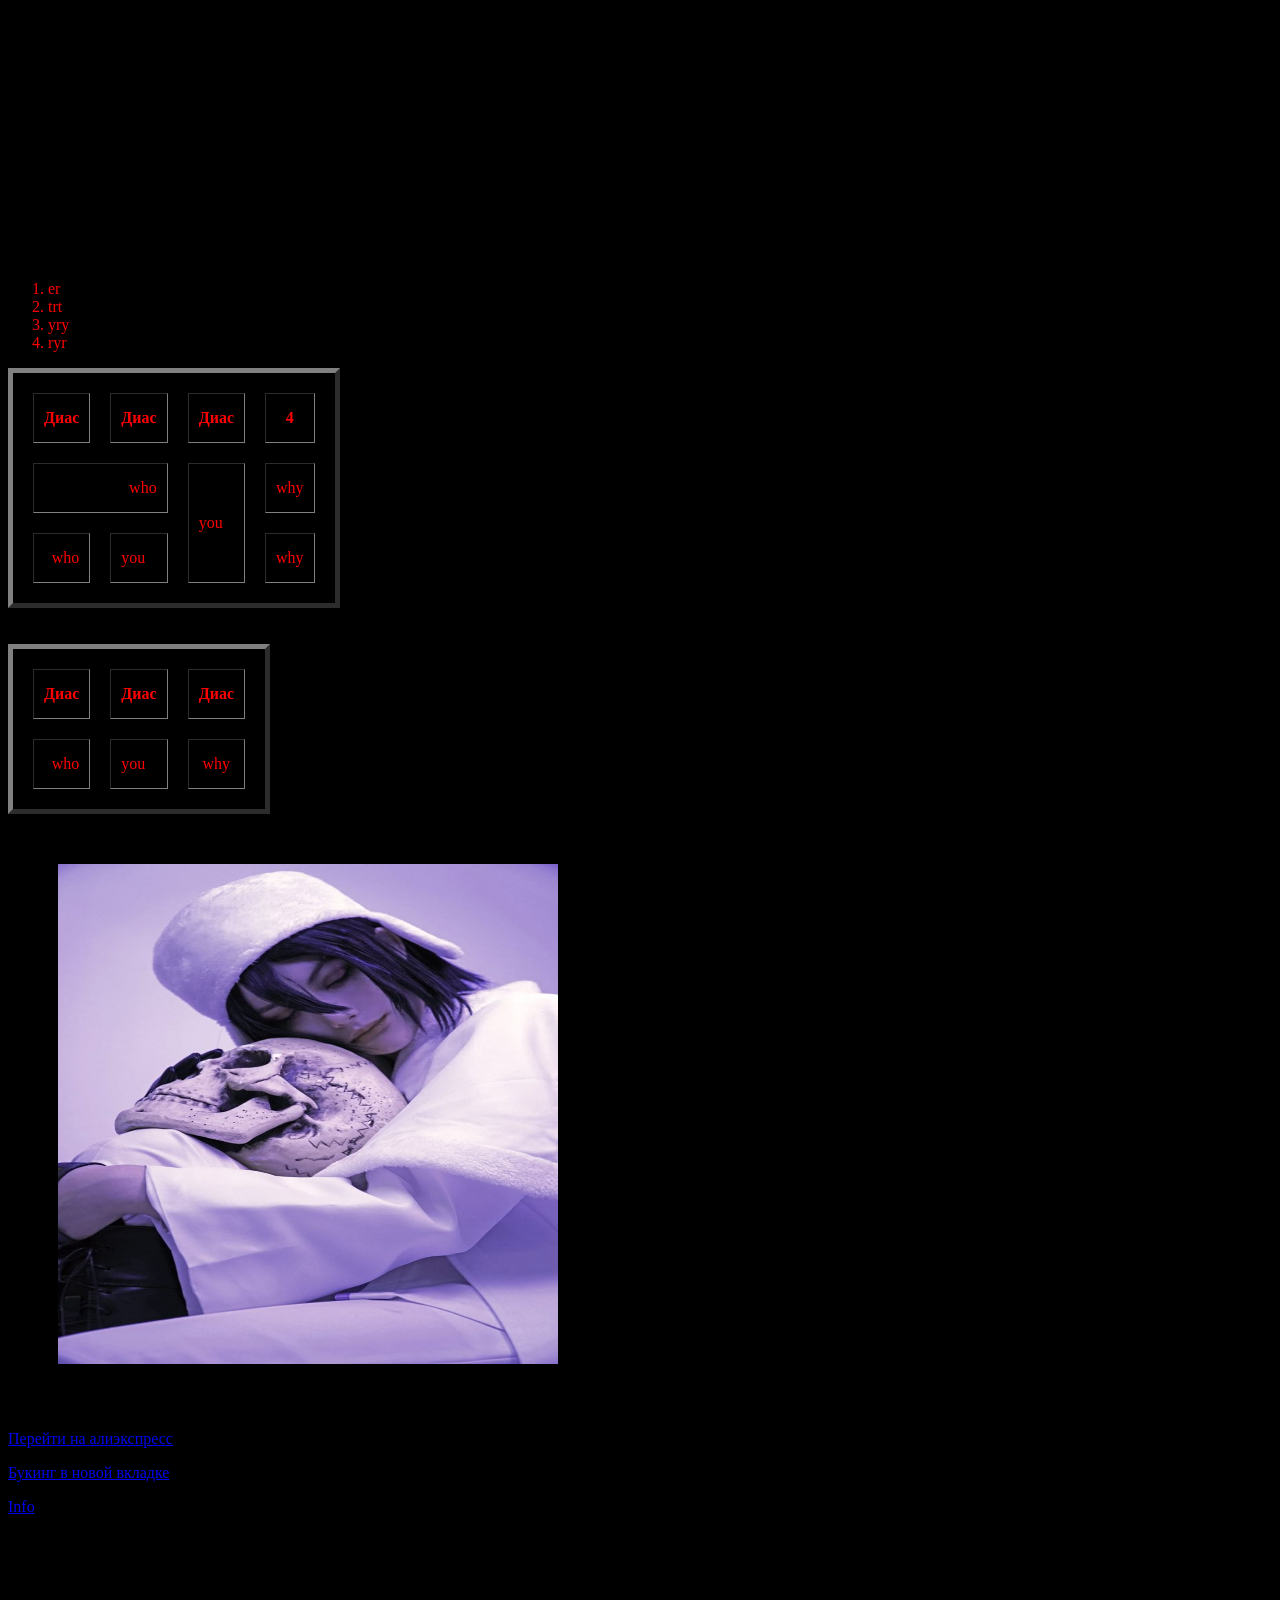
==== index.html @ 3a6132db "Update index.html" ====
<html>
<head>
  <title>Пример</title>
  <link rel="stylesheet" href="style.css">
</head>
<body>
  <html>
	<head>
	<link rel="stylesheet" href="Style dias.css">
		<meta charset="utf-8">
		<title>Airlines</title>
	</head>
	<body>
	<h1 style="text-align: center;"> Знакомство с HTML </h1>
	<p  id="info"><b><u>Меня зовут Диас</u></b> и я <u>студент.</u> Я человек, который постоянно стремится к развитию и самосовершенствованию. С ранних лет меня интересовали самые разные сферы: от гуманитарных наук до технических направлений и творчества. Благодаря этому у меня сформировалось широкое мировоззрение и умение видеть связь между разными областями.

В работе я ценю точность и дисциплину. У меня есть опыт перевода технической документации и инструкций к медицинским устройствам и оборудованию, где особенно важна внимательность к деталям. Также я занимался логистикой: организовывал доставку, взаимодействовал с курьерами, упаковывал и передавал товары, искал надёжные транспортные компании. Эти задачи научили меня системности и умению работать в условиях ограниченного времени.

Помимо работы я интересуюсь психологией, философией, искусством и историей. Мне важно не только собирать информацию, но и анализировать её, делать выводы, которые помогают лучше понимать и себя, и других людей. Любознательность помогает мне находить нестандартные решения и расширять кругозор.

Значимое место в моей жизни занимает спорт. Я придерживаюсь чёткого плана тренировок, где каждая неделя расписана по группам мышц и видам нагрузок. Это помогает мне держать дисциплину, работать над собой и шаг за шагом двигаться к результату.

В общении я стараюсь быть прямым и честным. Я не люблю лишних слов и сглаживания углов — для меня важно говорить прямо. При этом я умею слушать и проявлять эмпатию, что позволяет выстраивать доверительные и крепкие отношения с людьми.

Я вижу свою жизнь как путь, где важно не останавливаться, ставить цели и уверенно идти к ним. Я ценю развитие, честность и силу характера, потому что именно они позволяют двигаться вперёд и добиваться большего.</p>
	<ol style="color: red;">
	<li>er</li>
	<li>trt</li>
	<li>yry</li>
	<li>ryr</li>
	</ol>
	<table border="5" cellpadding="10" cellspacing="20" style="color : red;">
	<tr width="50" height="50">
	<th>Диас</th>
	<th>Диас</th>
	<th>Диас</th>
	<th>4</th>
	<tr width="50" height="50">
	<td colspan="2" align="right">who</td>
	<td rowspan="2" align="left">you</td>
	<td align="center">why</td>
	
	<tr width="50" height="50">
	<td align="right">who</td>
	<td align="left">you</td>
	<td rowspan="2" align="center">why</td>
	</tr>
	</table>
	<br></br>
	<table border="5" cellpadding="10" cellspacing="20" style="color : red;">
	<tr width="50" height="50">
	<th>Диас</th>
	<th>Диас</th>
	<th>Диас</th>
	</tr>
	<tr width="50" height="50">
	<td align="right">who</td>
	<td align="left">you</td>
	<td align="center">why</td>
	</table>
	</body>
	<img src="c30fefe4ed1787333c4535d2bc013baf.jpg" alt="Dias loh" width="500" height="500" border="50">
<body style="background-color: black;">

<p><a href=https://clk.tradedoubler.com/click?p=357141&a=3448179&g=25601480&epi=enxl-edge-ntp-topsites>Перейти на алиэкспресс</a></p>
<p><a href=https://www.booking.com/index.html?aid=1670475&label=enxl-edge-ntp-topsites-curate-ana target="_blank">Букинг в новой вкладке</a></p>
<p style="color : red;"><a href="#info">Info</a></p>
</body>
</html>
  <h1>Заголовок</h1>
  <p>Текст с внешним CSS</p>
</body>
</html>
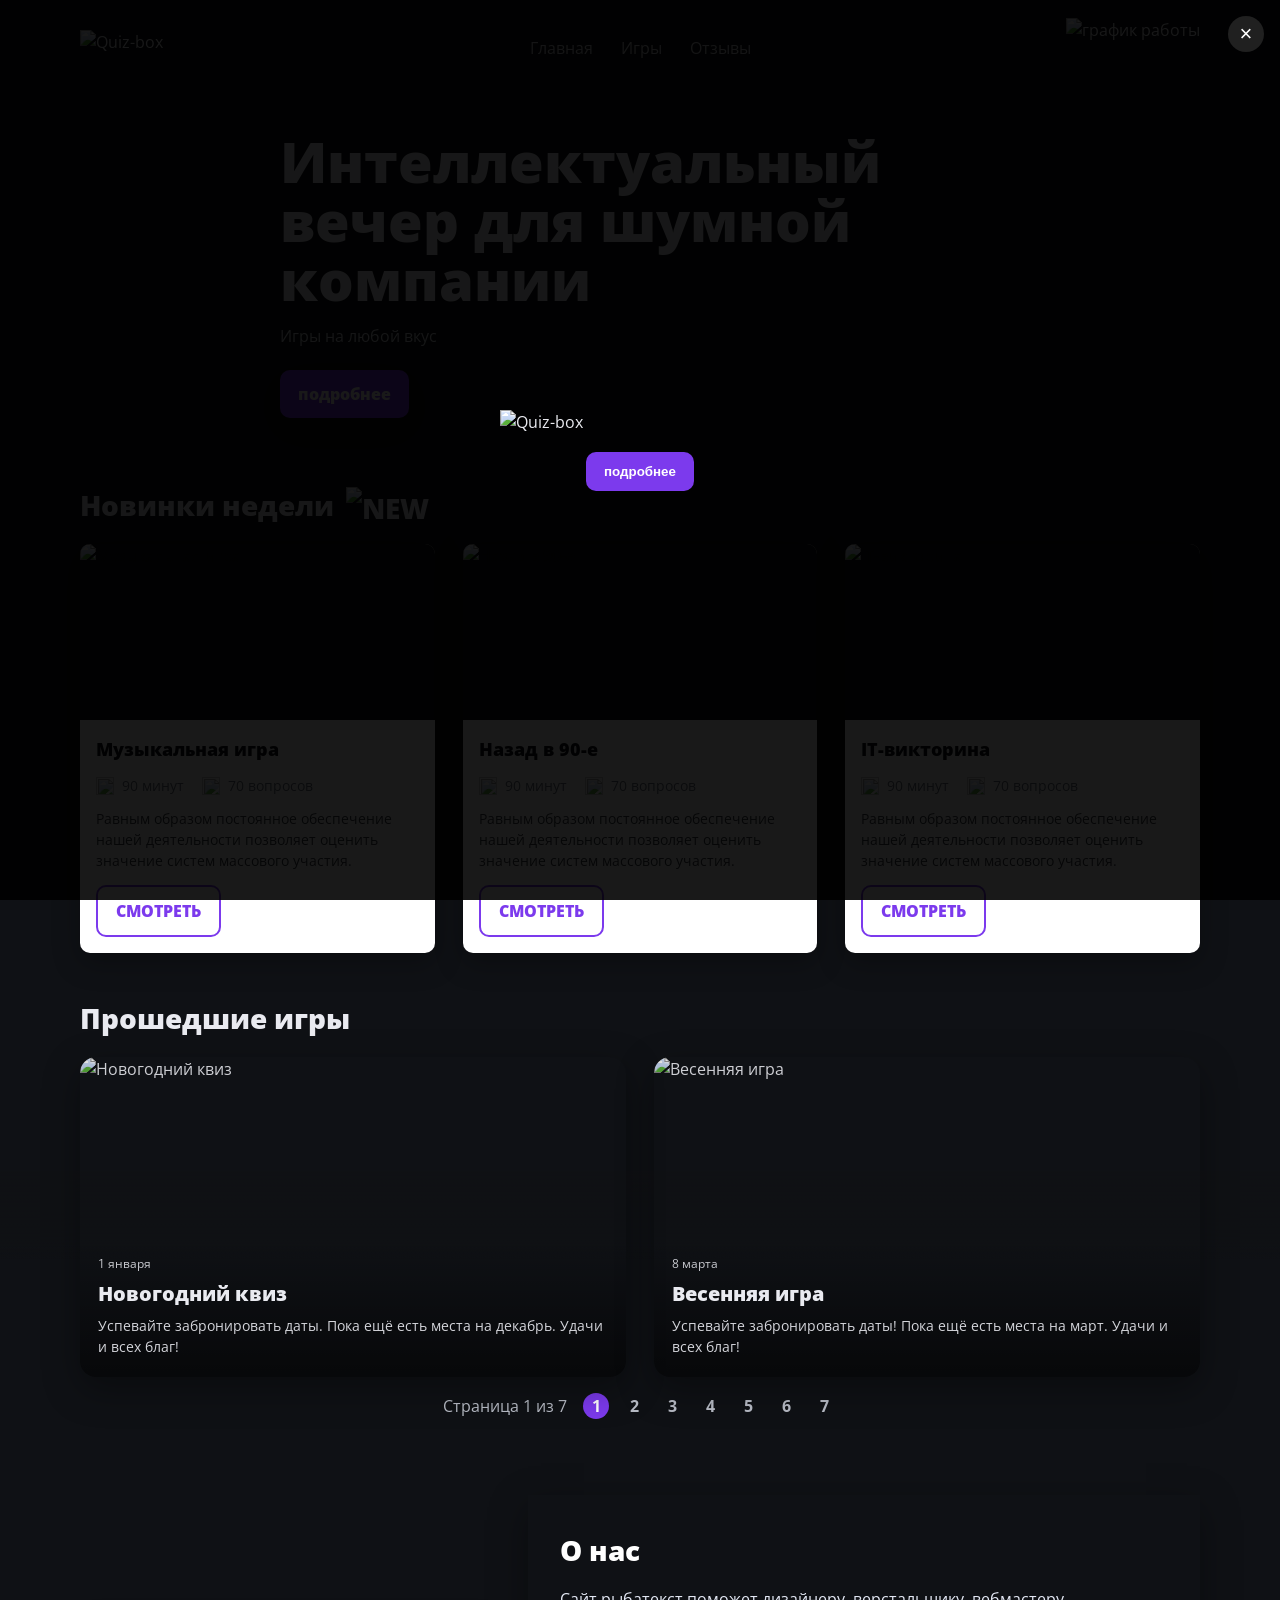
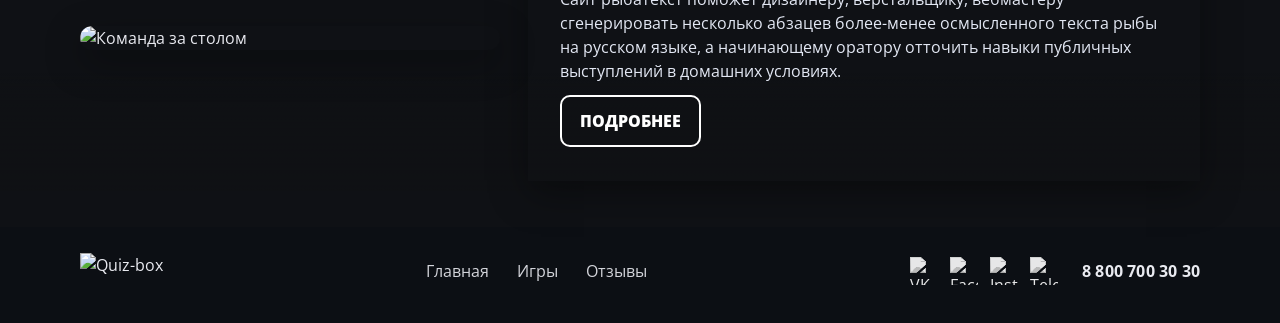
==== commit e7fe9a86: "Update index.html" ====
--- a/index.html
+++ b/index.html
@@ -1,74 +1,243 @@
-
-<html>
+<!doctype html>
+<html lang="ru">
 <head>
-  <title>Пример</title>
+  <meta charset="utf-8" />
+  <meta name="viewport" content="width=device-width, initial-scale=1" />
+  <title>Who are u</title>
+
+  <link rel="preconnect" href="https://fonts.googleapis.com">
+  <link rel="preconnect" href="https://fonts.gstatic.com" crossorigin>
+  <link href="https://fonts.googleapis.com/css2?family=Open+Sans:wght@400;600;700;800&display=swap" rel="stylesheet">
+
+  <link rel="preload" href="images/bg-banner.png" as="image">
   <link rel="stylesheet" href="style.css">
 </head>
 <body>
-  <html>
-	<head>
-	<link rel="stylesheet" href="Style dias.css">
-		<meta charset="utf-8">
-		<title>Airlines</title>
-	</head>
-	<body>
-	<h1 style="text-align: center;"> Знакомство с HTML </h1>
-	<p  id="info"><b><u>Меня зовут Диас</u></b> и я <u>студент.</u> Я человек, который постоянно стремится к развитию и самосовершенствованию. С ранних лет меня интересовали самые разные сферы: от гуманитарных наук до технических направлений и творчества. Благодаря этому у меня сформировалось широкое мировоззрение и умение видеть связь между разными областями.
-
-В работе я ценю точность и дисциплину. У меня есть опыт перевода технической документации и инструкций к медицинским устройствам и оборудованию, где особенно важна внимательность к деталям. Также я занимался логистикой: организовывал доставку, взаимодействовал с курьерами, упаковывал и передавал товары, искал надёжные транспортные компании. Эти задачи научили меня системности и умению работать в условиях ограниченного времени.
-
-Помимо работы я интересуюсь психологией, философией, искусством и историей. Мне важно не только собирать информацию, но и анализировать её, делать выводы, которые помогают лучше понимать и себя, и других людей. Любознательность помогает мне находить нестандартные решения и расширять кругозор.
-
-Значимое место в моей жизни занимает спорт. Я придерживаюсь чёткого плана тренировок, где каждая неделя расписана по группам мышц и видам нагрузок. Это помогает мне держать дисциплину, работать над собой и шаг за шагом двигаться к результату.
-
-В общении я стараюсь быть прямым и честным. Я не люблю лишних слов и сглаживания углов — для меня важно говорить прямо. При этом я умею слушать и проявлять эмпатию, что позволяет выстраивать доверительные и крепкие отношения с людьми.
-
-Я вижу свою жизнь как путь, где важно не останавливаться, ставить цели и уверенно идти к ним. Я ценю развитие, честность и силу характера, потому что именно они позволяют двигаться вперёд и добиваться большего.</p>
-	<ol style="color: red;">
-	<li>er</li>
-	<li>trt</li>
-	<li>yry</li>
-	<li>ryr</li>
-	</ol>
-	<table border="5" cellpadding="10" cellspacing="20" style="color : red;">
-	<tr width="50" height="50">
-	<th>Диас</th>
-	<th>Диас</th>
-	<th>Диас</th>
-	<th>4</th>
-	<tr width="50" height="50">
-	<td colspan="2" align="right">who</td>
-	<td rowspan="2" align="left">you</td>
-	<td align="center">why</td>
-	
-	<tr width="50" height="50">
-	<td align="right">who</td>
-	<td align="left">you</td>
-	<td rowspan="2" align="center">why</td>
-	</tr>
-	</table>
-	<br></br>
-	<table border="5" cellpadding="10" cellspacing="20" style="color : red;">
-	<tr width="50" height="50">
-	<th>Диас</th>
-	<th>Диас</th>
-	<th>Диас</th>
-	</tr>
-	<tr width="50" height="50">
-	<td align="right">who</td>
-	<td align="left">you</td>
-	<td align="center">why</td>
-	</table>
-	</body>
-	<img src="c30fefe4ed1787333c4535d2bc013baf.jpg" alt="Dias loh" width="500" height="500" border="50">
-<body style="background-color: black;">
-
-<p><a href=https://clk.tradedoubler.com/click?p=357141&a=3448179&g=25601480&epi=enxl-edge-ntp-topsites>Перейти на алиэкспресс</a></p>
-<p><a href=https://www.booking.com/index.html?aid=1670475&label=enxl-edge-ntp-topsites-curate-ana target="_blank">Букинг в новой вкладке</a></p>
-<p style="color : red;"><a href="#info">Info</a></p>
+
+<!--privet overlay-->
+<div class="welcome" id="welcome" hidden>
+  <button class="welcome__close" aria-label="Закрыть">×</button>
+
+  <!--лого+кнопка-->
+  <div class="welcome__content" role="dialog" aria-modal="true">
+    <img src="images/logo.png" alt="Quiz-box" class="welcome__logo">
+    <button class="btn btn--accent welcome__btn">подробнее</button>
+  </div>
+</div>
+
+  <!--шапк-->
+  <header class="header">
+    <div class="container header__row">
+      <a href="#" class="header__logo">
+        <img src="images/logo.png" alt="Quiz-box" class="logo">
+      </a>
+
+      <!--меню-->
+      <nav class="nav">
+        <a href="#">Главная</a>
+        <a href="#">Игры</a>
+        <a href="#">Отзывы</a>
+      </nav>
+
+      <!--номер-->
+      <div class="header__phone">
+        <img src="images/phone.png" alt="график работы" class="phone__schedule">
+      </div>
+    </div>
+  </header>
+
+  <!--герой-->
+<section class="hero">
+    <div class="hero__bg" aria-hidden="true"></div>
+    <div class="hero__fade" aria-hidden="true"></div>
+
+    <div class="container hero__content">
+      <h1>Интеллектуальный<br> вечер для шумной<br> компании</h1>
+      <p class="lead">Игры на любой вкус</p>
+      <a class="btn btn--accent" href="#about">подробнее</a>
+    </div>
+  </section>
+  
+  <!--новинки недели-->
+  <section class="section" id="games">
+    <div class="container">
+      <h2 class="section__title">
+        Новинки недели
+        <img class="badge-new" src="images/icons-new.png" alt="NEW">
+      </h2>
+
+      <div class="cards">
+        <!--1 -->
+        <article class="card">
+          <div class="card__cover">
+            <img src="images/1music.png" alt="Музыкальная игра">
+          </div>
+          <div class="card__body">
+            <h3 class="card__title">Музыкальная игра</h3>
+            <div class="meta">
+              <div class="meta__item"><img src="images/icons-clock.png" alt="">90 минут</div>
+              <div class="meta__item"><img src="images/icons-questions.png" alt="">70 вопросов</div>
+            </div>
+            <p class="card__desc">Равным образом постоянное обеспечение нашей деятельности позволяет оценить значение систем массового участия.</p>
+            <a href="#" class="btn btn--ghost">СМОТРЕТЬ</a>
+          </div>
+        </article>
+
+        <!--2 -->
+        <article class="card">
+          <div class="card__cover">
+            <img src="images/190s.png" alt="Назад в 90-е">
+          </div>
+          <div class="card__body">
+            <h3 class="card__title">Назад в 90-е</h3>
+            <div class="meta">
+              <div class="meta__item"><img src="images/icons-clock.png" alt="">90 минут</div>
+              <div class="meta__item"><img src="images/icons-questions.png" alt="">70 вопросов</div>
+            </div>
+            <p class="card__desc">Равным образом постоянное обеспечение нашей деятельности позволяет оценить значение систем массового участия.</p>
+            <a href="#" class="btn btn--ghost">СМОТРЕТЬ</a>
+          </div>
+        </article>
+
+        <!--3 -->
+        <article class="card">
+          <div class="card__cover">
+            <img src="images/1it.png" alt="IT-викторина">
+          </div>
+          <div class="card__body">
+            <h3 class="card__title">IT-викторина</h3>
+            <div class="meta">
+              <div class="meta__item"><img src="images/icons-clock.png" alt="">90 минут</div>
+              <div class="meta__item"><img src="images/icons-questions.png" alt="">70 вопросов</div>
+            </div>
+            <p class="card__desc">Равным образом постоянное обеспечение нашей деятельности позволяет оценить значение систем массового участия.</p>
+            <a href="#" class="btn btn--ghost">СМОТРЕТЬ</a>
+          </div>
+        </article>
+      </div>
+    </div>
+  </section>
+
+  <!-- прошедшие игры -->
+  <section class="section section--pad-top">
+    <div class="container">
+      <h2 class="section__title">Прошедшие игры</h2>
+
+      <div class="past__grid">
+        <article class="past-card">
+          <img src="images/image-spring.png" alt="Новогодний квиз">
+          <div class="pc__content">
+            <div class="pc__date">1 января</div>
+            <div class="pc__title">Новогодний квиз</div>
+            <div class="pc__txt">Успевайте забронировать даты. Пока ещё есть места на декабрь. Удачи и всех благ!</div>
+          </div>
+        </article>
+
+        <article class="past-card">
+          <img src="images/image-christmas.png" alt="Весенняя игра">
+          <div class="pc__content">
+            <div class="pc__date">8 марта</div>
+            <div class="pc__title">Весенняя игра</div>
+            <div class="pc__txt">Успевайте забронировать даты! Пока ещё есть места на март. Удачи и всех благ!</div>
+          </div>
+        </article>
+      </div>
+
+      <div class="pager">
+        <span class="pager__label">Страница 1 из 7</span>
+        <span class="pager__dot is-active">1</span>
+        <span class="pager__dot">2</span>
+        <span class="pager__dot">3</span>
+        <span class="pager__dot">4</span>
+        <span class="pager__dot">5</span>
+        <span class="pager__dot">6</span>
+        <span class="pager__dot">7</span>
+      </div>
+    </div>
+  </section>
+
+  <!-- онас  -->
+  <section class="section about" id="about">
+    <div class="about__decor" aria-hidden="true"></div>
+
+    <div class="container about__row">
+      <div class="about__photo">
+        <img src="images/image-about.png" alt="Команда за столом">
+      </div>
+
+      <div class="about__panel">
+        <h3 class="about__title">О нас</h3>
+        <p class="about__txt">
+          Сайт рыбатекст поможет дизайнеру, верстальщику, вебмастеру сгенерировать несколько абзацев более-менее осмысленного текста рыбы на русском языке, а начинающему оратору отточить навыки публичных выступлений в домашних условиях.
+        </p>
+        <a class="btn btn--white-outline" href="#">ПОДРОБНЕЕ</a>
+      </div>
+    </div>
+  </section>
+
+  <!-- футер -->
+  <footer class="footer">
+    <div class="container footer__row">
+      <a href="#"><img class="logo" src="images/logo.png" alt="Quiz-box"></a>
+
+      <nav class="foot-nav">
+        <a href="#">Главная</a>
+        <a href="#games">Игры</a>
+        <a href="#reviews">Отзывы</a>
+      </nav>
+
+      <div class="social">
+        <a href="#"><img src="images/icons-vk.png" alt="VK"></a>
+        <a href="#"><img src="images/icons-f.png" alt="Facebook"></a>
+        <a href="#"><img src="images/icons-i.png" alt="Instagram"></a>
+        <a href="#"><img src="images/icons-t.png" alt="Telegram"></a>
+      </div>
+
+      <div class="footer__phone">
+        <div class="phone__number">8 800 700 30 30</div>
+      </div>
+    </div>
+  </footer>
+
+  
+
+<script>
+document.addEventListener('DOMContentLoaded', () => {
+// overlay script
+  const overlay  = document.getElementById('welcome');              // оверлей
+  const btnMore  = overlay?.querySelector('.welcome__btn');         // кнопка
+  const btnClose = overlay?.querySelector('.welcome__close');       // крестик
+
+  // открытие/закрытие
+  const open  = () => { if (!overlay) return; overlay.hidden = false; document.body.classList.add('is-locked'); };
+  const close = () => { if (!overlay) return; overlay.hidden = true;  document.body.classList.remove('is-locked'); };
+
+  // открыть
+  open();
+
+  // закрыть (крестик)
+  btnClose && btnClose.addEventListener('click', close);
+
+  // закрыть (любое место)
+  overlay && overlay.addEventListener('click', (e) => {
+    if (!e.target.closest('.welcome__btn')) close();
+  });
+
+  // клик по "подробнее": не закрывать из-за всплытия, закрыть оверлей и скролльнуть к блоку
+  btnMore && btnMore.addEventListener('click', (e) => {
+    e.stopPropagation();   // важно: чтобы общий обработчик клика по оверлею не закрыл раньше времени
+    close();
+    // прокрутка к блоку о нас
+    const target = document.querySelector('#about');
+    if (target) target.scrollIntoView({ behavior: 'smooth' });
+  });
+
+  // esc
+  document.addEventListener('keydown', (e) => {
+    if (e.key === 'Escape') close();
+  });
+});
+</script>
+
 </body>
 </html>
-  <h1>Заголовок</h1>
-  <p>Текст с внешним CSS</p>
-</body>
-</html>
--- a/style.css
+++ b/style.css
@@ -0,0 +1,265 @@
+:root{
+  --bg:#0f1115;
+  --card:#ffffff;
+  --ink:#0f1115;
+  --muted:#6b7280;
+  --accent:#7c3aed;
+  --shadow:0 12px 36px rgba(0,0,0,.35);
+  --radius-card:10px;
+}
+
+*{box-sizing:border-box}
+html,body{height:100%}
+body{
+  margin:0;
+  background:var(--bg);
+  color:#e9eaf0;
+  font:16px/1.5 "Open Sans", system-ui, -apple-system, Segoe UI, Roboto, Arial, sans-serif;
+}
+a{color:inherit;text-decoration:none}
+img{display:block;max-width:100%}
+
+.container{ width:min(1120px,100% - 64px); margin-inline:auto; }
+
+/* шапк */
+.header{ position:relative; z-index:10; background:transparent; }
+.header__row{
+  display:grid;
+  grid-template-columns: 1fr auto 1fr;
+  align-items:center;
+  padding:18px 0;
+}
+.logo{ height:36px }
+
+.nav{ display:flex; gap:28px; justify-content:center; }
+.nav a{ opacity:.85 }
+.nav a:hover{ opacity:1 }
+
+.header__phone{
+  display:flex; align-items:flex-start; gap:12px; justify-self:end;
+}
+.phone__number{ font-weight:700; letter-spacing:.2px; white-space:nowrap }
+.phone__schedule{ height:90px }
+
+/* герой */
+.hero{ position:relative; padding:8px 0 56px; overflow:hidden; }
+.hero__bg{
+  position:absolute; inset:0;
+  background:url("images/bg-banner.png") center/cover no-repeat;
+  filter:grayscale(100%); opacity:.35;
+}
+
+/* герой затухание */
+.hero__fade{
+  content:""; position:absolute; inset:0; pointer-events:none;
+  background:
+    linear-gradient(to bottom,
+      var(--bg) 0,
+      rgba(15,17,21,0) 90px,
+      rgba(15,17,21,0) calc(100% - 120px),
+      var(--bg) 100%);
+}
+.hero__content{ position:relative; z-index:1; max-width:720px; }
+h1{ font-size:56px; line-height:1.05; margin:28px 0 12px; font-weight:800; }
+.lead{ color:#cfd2da; margin-bottom:22px }
+.btn{ display:inline-block; padding:12px 18px; border-radius:10px; font-weight:800; }
+.btn--accent{ background:var(--accent); color:#fff; box-shadow:var(--shadow); }
+.btn--ghost{ background:transparent; color:var(--accent); border:2px solid var(--accent); }
+.btn--white-outline{ background:transparent; color:#fff; border:2px solid #fff; }
+
+/*секции*/
+.section{ padding:10px 0; }
+.section--pad-top{ padding-top:34px; }
+
+.section__title{
+  font-size:28px; font-weight:800; margin:0 0 18px;
+  display:flex; align-items:center; gap:12px;
+}
+.badge-new{ height:36px; display:inline-block; vertical-align:middle; }
+
+/*карточки*/
+.cards{ display:grid; grid-template-columns:repeat(3,minmax(0,1fr)); gap:28px; }
+@media (max-width:1000px){ .cards{ grid-template-columns:repeat(2,minmax(0,1fr)); } }
+@media (max-width:640px){ .cards{ grid-template-columns:1fr; } }
+
+.card{
+  background:var(--card); color:var(--ink);
+  border-radius:var(--radius-card);
+  overflow:hidden;
+  box-shadow:0 10px 28px rgba(0,0,0,.28); 
+  transition:transform .15s ease;
+}
+.card:hover{ transform:translateY(-3px) }
+.card__cover{ height:176px; background:#0d0f14; }
+.card__cover img{ width:100%; height:100%; object-fit:cover; }
+.card__body{ padding:16px; }
+.card__title{ margin:0 0 12px; font-weight:800; font-size:18px; }
+.meta{ display:flex; gap:18px; color:var(--muted); font-size:14px; margin:0 0 12px; }
+.meta__item{ display:flex; align-items:center; gap:8px; white-space:nowrap }
+.meta__item img{ width:18px; height:18px; opacity:.9 }
+.card__desc{ color:#3b3f48; font-size:14px; margin:0 0 14px; }
+
+/* прош игры*/
+.past__grid{ display:grid; grid-template-columns:repeat(2,minmax(0,1fr)); gap:28px; }
+@media (max-width:900px){ .past__grid{ grid-template-columns:1fr } }
+.past-card{ position:relative; border-radius:16px; overflow:hidden; box-shadow:var(--shadow); }
+.past-card img{ width:100%; height:320px; object-fit:cover; filter:brightness(.88); }
+.pc__content{ position:absolute; inset:auto 0 0 0; padding:16px 18px 20px; background:linear-gradient(180deg,transparent,rgba(0,0,0,.55)); }
+.pc__date{ font-size:12px; opacity:.85 }
+.pc__title{ font-size:20px; font-weight:800; margin:6px 0 6px }
+.pc__txt{ font-size:14px; color:#e9eaf0; opacity:.9 }
+
+/* пейджер */
+.pager{
+  display:flex; align-items:center; justify-content:center;
+  gap:12px; margin:16px 0 0;
+}
+.pager__label{ color:#b8bcc6; margin-right:4px; }
+.pager__dot{
+  width:26px; height:26px;
+  display:grid; place-items:center;
+  border-radius:50%;
+  font-weight:700;
+  color:#b8bcc6;
+  background:transparent;
+}
+.pager__dot.is-active{
+  background:var(--accent);    /*активная*/
+  color:#fff;
+}
+
+/* о нас*/
+.about{ position:relative; margin-top:56px; }
+
+/*нижний фон*/
+.about__decor{
+  position:absolute; inset:auto 0 0 0;
+  height:620px; z-index:0;
+  background:url("images/bg-bottom.png") center/cover no-repeat;
+  opacity:.22; filter:grayscale(100%);
+  pointer-events:none;
+}
+/*нижний фон затухание*/
+.about__decor::after{
+  content:"";
+  position:absolute; inset:0; pointer-events:none;
+  background:
+    linear-gradient(to bottom,
+      var(--bg) 0,
+      rgba(15,17,21,0) 90px,
+      rgba(15,17,21,0) calc(100% - 120px),
+      var(--bg) 100%);
+}
+
+.about__row{
+  position:relative; z-index:1;
+  display:grid; grid-template-columns:420px 1fr; gap:28px; align-items:center;
+}
+@media (max-width:1000px){ .about__row{ grid-template-columns:1fr } }
+
+.about__photo{ border-radius:16px; overflow:hidden; box-shadow:var(--shadow); }
+.about__panel{
+  padding:34px 32px; color:#fff; box-shadow:var(--shadow);
+  background-color:transparent;
+  background-image:url("images/about.png");
+  background-size:cover;
+  background-position:center;
+  background-repeat:no-repeat;
+}
+.about__title{ margin:0 0 12px; font-size:28px; font-weight:800 }
+.about__txt{ color:#eef3ff; opacity:.95; max-width:640px; margin-bottom:12px }
+
+/*кнопка*/
+.btn--white-outline{ background:transparent; color:#fff; border:2px solid #fff; box-shadow:none; }
+
+
+/*футер*/
+.footer{
+  background:#0c0f14;
+  padding:26px 0 34px;
+  margin-top:36px;
+}
+.footer__row{
+  display:grid;
+  grid-template-columns: auto 1fr auto auto;
+  align-items:center;
+  gap:24px;
+}
+@media (max-width:900px){
+  .footer__row{
+    grid-template-columns: 1fr;
+    justify-items:center;
+    gap:16px;
+  }
+}
+
+.foot-nav{ display:flex; gap:28px; opacity:.9; justify-self:center; }
+.social{ display:flex; gap:12px; justify-self:end; }
+.social img{ width:28px; height:28px; filter:grayscale(1) brightness(1.4); opacity:.9 }
+.social img:hover{ filter:none; opacity:1 }
+
+.footer__phone{ display:flex; gap:12px; align-items:flex-start; justify-self:end; }
+.phone__number{ font-weight:700; letter-spacing:.2px; white-space:nowrap }
+.phone__schedule{ height:60px; }
+
+/* privet overlay */
+
+/* затемнение и плавное появление */
+.welcome{
+  position:fixed; inset:0; z-index:9999;
+  display:grid; place-items:center;
+  background:rgba(0,0,0,.9);
+  animation:welcomeFade .6s ease forwards;
+}
+.welcome[hidden]{ display:none; }
+@keyframes welcomeFade{ from{opacity:0} to{opacity:1} }
+
+/* лого+кнопка */
+.welcome__content{
+  display:flex; flex-direction:column; gap:18px; align-items:center;
+  animation:groupBounce 1.2s cubic-bezier(.22,1,.36,1) forwards;
+}
+
+/* кнопка и лого изображение */
+.welcome__logo{ width:min(280px,60vw); }
+.welcome__btn {
+	cursor: pointer;
+	transition: transform 0.15s ease;
+	outline: none !important;
+	box-shadow: none !important;
+	border: none !important;
+}
+
+.welcome__btn:hover {
+  transform: scale(1.03); /* увеличение при наведении */
+}
+
+.welcome__btn:focus,
+.welcome__btn:active,
+.welcome__btn:visited {
+  outline: none !important;
+  box-shadow: none !important;
+  border: none !important;
+}
+
+
+/* анимация */
+@keyframes groupBounce{
+  0%   { transform:translateY(120px); opacity:0; }
+  30%  { transform:translateY(-40px);  opacity:1; }
+  60%  { transform:translateY(20px); }
+  80%  { transform:translateY(-8px); }
+  100% { transform:translateY(0); }
+}
+
+/* крестик */
+.welcome__close{
+  position:fixed; top:16px; right:16px; z-index:10000;
+  width:36px; height:36px; border-radius:50%;
+  border:none; background:rgba(255,255,255,.12);
+  color:#fff; font-size:22px; cursor:pointer;
+  transition:background .2s;
+}
+.welcome__close:hover{ background:rgba(255,255,255,.25); }
+
+body.is-locked{ overflow:hidden; }
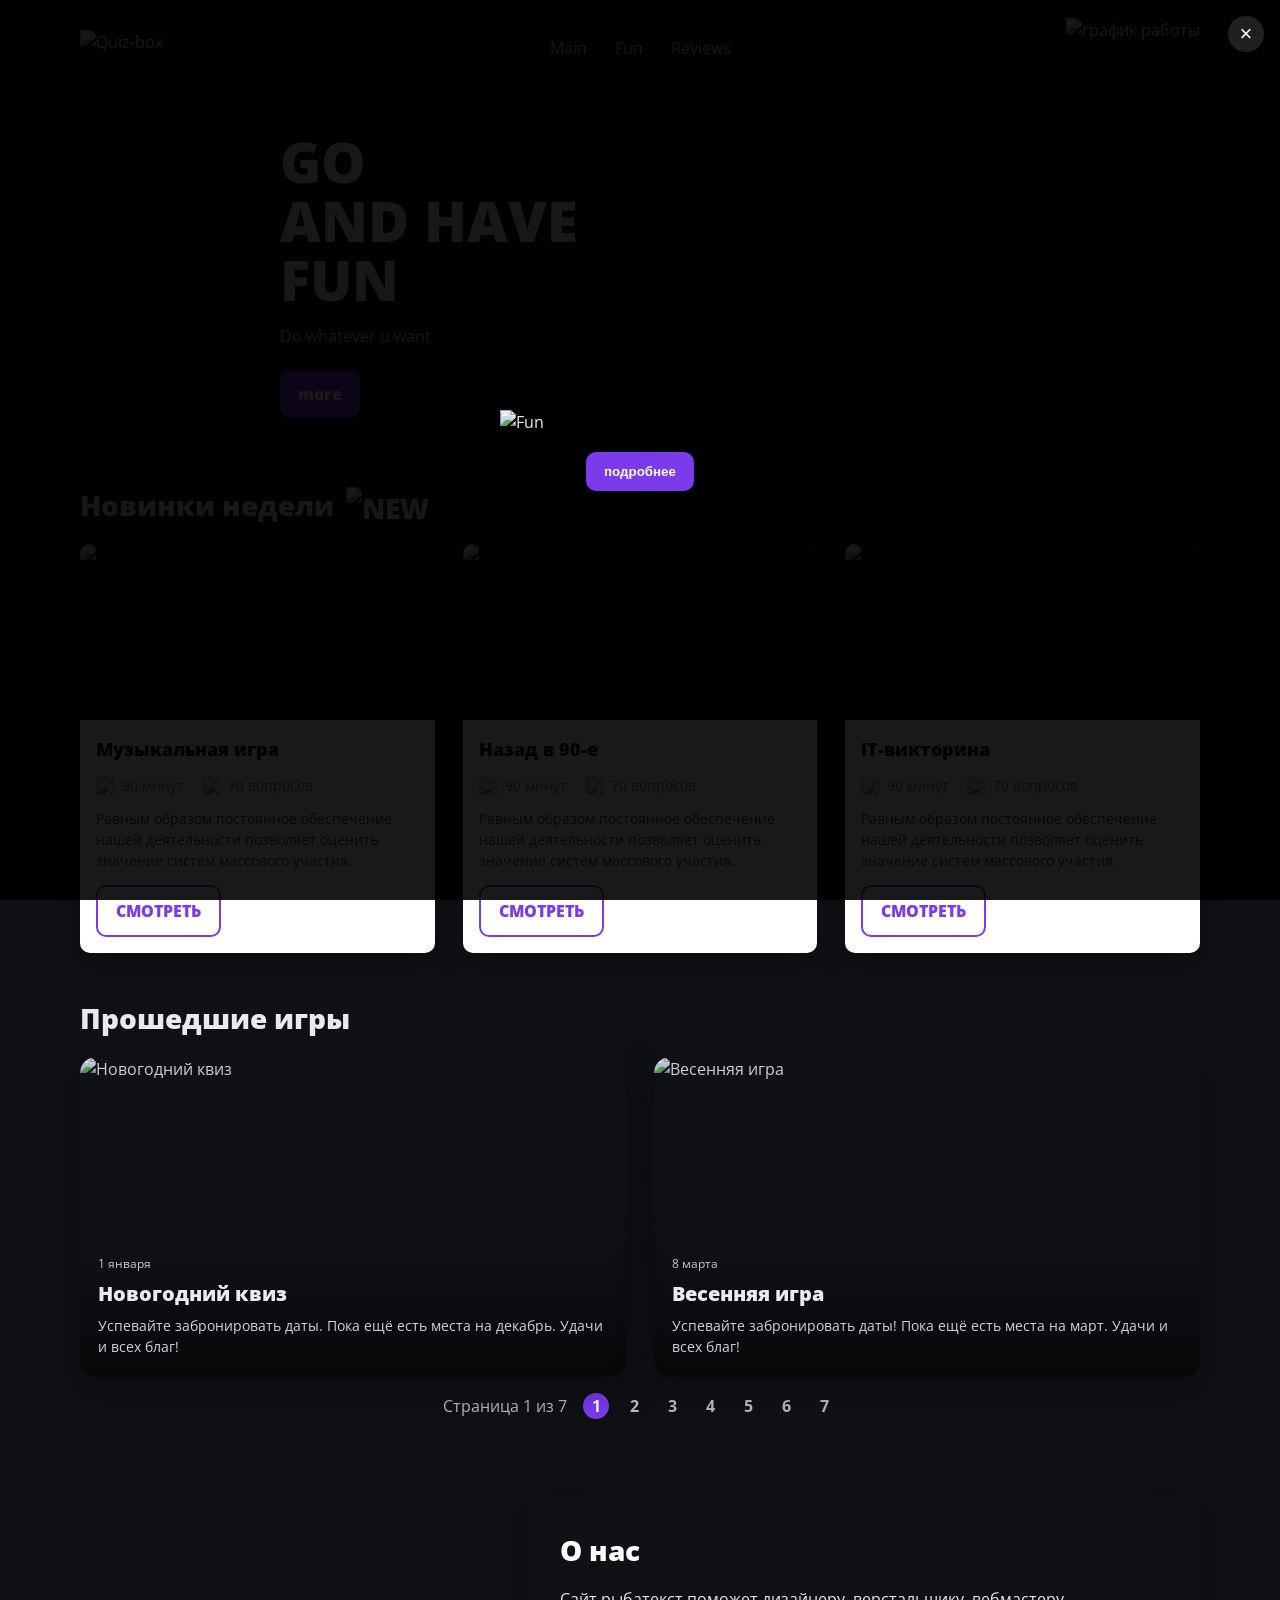
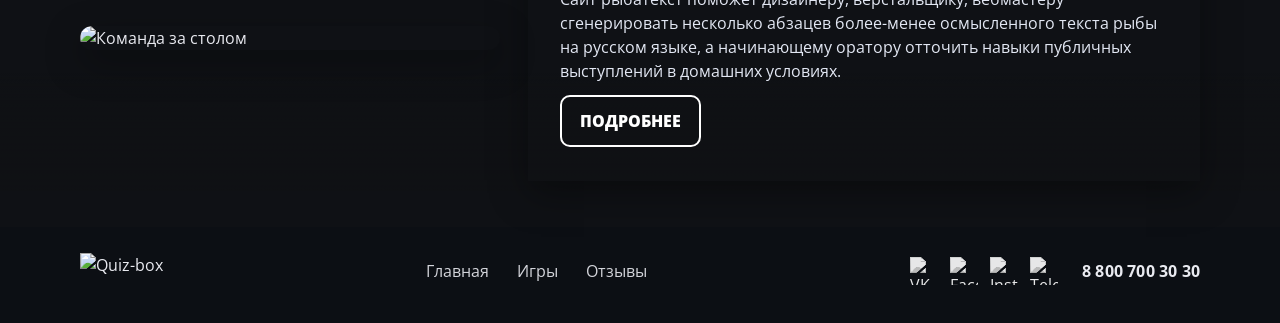
==== commit fd031cb9: "Update index.html" ====
--- a/index.html
+++ b/index.html
@@ -20,7 +20,7 @@
 
   <!--лого+кнопка-->
   <div class="welcome__content" role="dialog" aria-modal="true">
-    <img src="images/logo.png" alt="Quiz-box" class="welcome__logo">
+    <img src="images/logo.png" alt="Fun" class="welcome__logo">
     <button class="btn btn--accent welcome__btn">подробнее</button>
   </div>
 </div>
@@ -34,9 +34,9 @@
 
       <!--меню-->
       <nav class="nav">
-        <a href="#">Главная</a>
-        <a href="#">Игры</a>
-        <a href="#">Отзывы</a>
+        <a href="#">Main</a>
+        <a href="#">Fun</a>
+        <a href="#">Reviews</a>
       </nav>
 
       <!--номер-->
@@ -52,9 +52,9 @@
     <div class="hero__fade" aria-hidden="true"></div>
 
     <div class="container hero__content">
-      <h1>Интеллектуальный<br> вечер для шумной<br> компании</h1>
-      <p class="lead">Игры на любой вкус</p>
-      <a class="btn btn--accent" href="#about">подробнее</a>
+      <h1>GO<br> AND HAVE<br> FUN</h1>
+      <p class="lead">Do whatever u want</p>
+      <a class="btn btn--accent" href="#about">more</a>
     </div>
   </section>
   
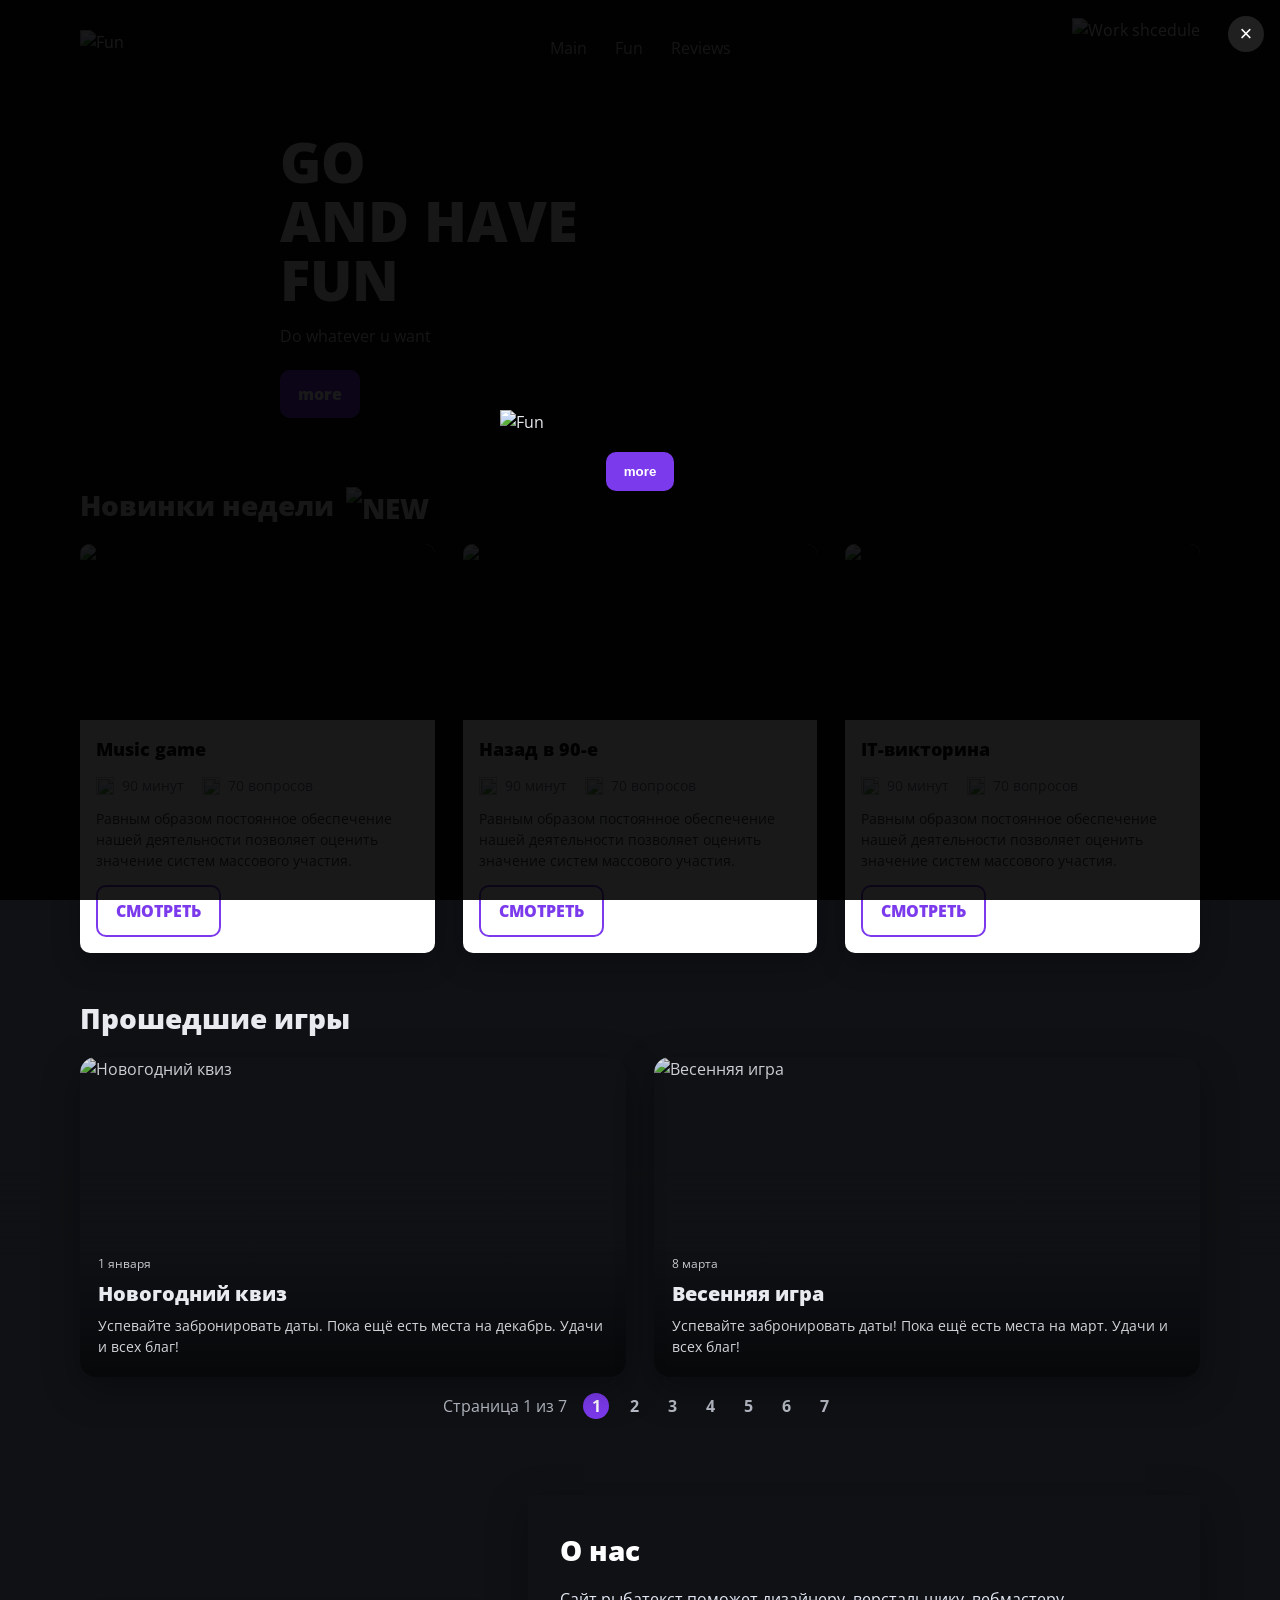
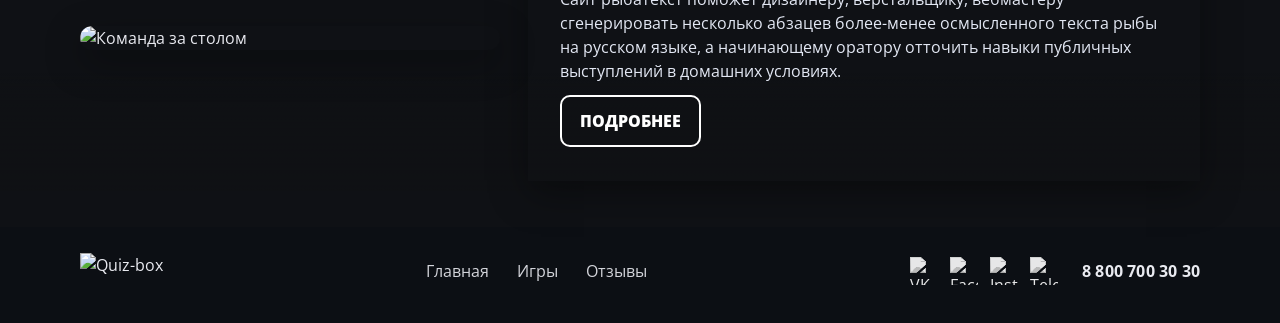
==== commit 840664db: "Update text from Russian to English in index.html" ====
--- a/index.html
+++ b/index.html
@@ -16,12 +16,12 @@
 
 <!--privet overlay-->
 <div class="welcome" id="welcome" hidden>
-  <button class="welcome__close" aria-label="Закрыть">×</button>
+  <button class="welcome__close" aria-label="Close">×</button>
 
   <!--лого+кнопка-->
   <div class="welcome__content" role="dialog" aria-modal="true">
     <img src="images/logo.png" alt="Fun" class="welcome__logo">
-    <button class="btn btn--accent welcome__btn">подробнее</button>
+    <button class="btn btn--accent welcome__btn">more</button>
   </div>
 </div>
 
@@ -29,7 +29,7 @@
   <header class="header">
     <div class="container header__row">
       <a href="#" class="header__logo">
-        <img src="images/logo.png" alt="Quiz-box" class="logo">
+        <img src="images/logo.png" alt="Fun" class="logo">
       </a>
 
       <!--меню-->
@@ -41,7 +41,7 @@
 
       <!--номер-->
       <div class="header__phone">
-        <img src="images/phone.png" alt="график работы" class="phone__schedule">
+        <img src="images/phone.png" alt="Work shcedule" class="phone__schedule">
       </div>
     </div>
   </header>
@@ -70,10 +70,10 @@
         <!--1 -->
         <article class="card">
           <div class="card__cover">
-            <img src="images/1music.png" alt="Музыкальная игра">
+            <img src="images/1music.png" alt="Music game">
           </div>
           <div class="card__body">
-            <h3 class="card__title">Музыкальная игра</h3>
+            <h3 class="card__title">Music game</h3>
             <div class="meta">
               <div class="meta__item"><img src="images/icons-clock.png" alt="">90 минут</div>
               <div class="meta__item"><img src="images/icons-questions.png" alt="">70 вопросов</div>
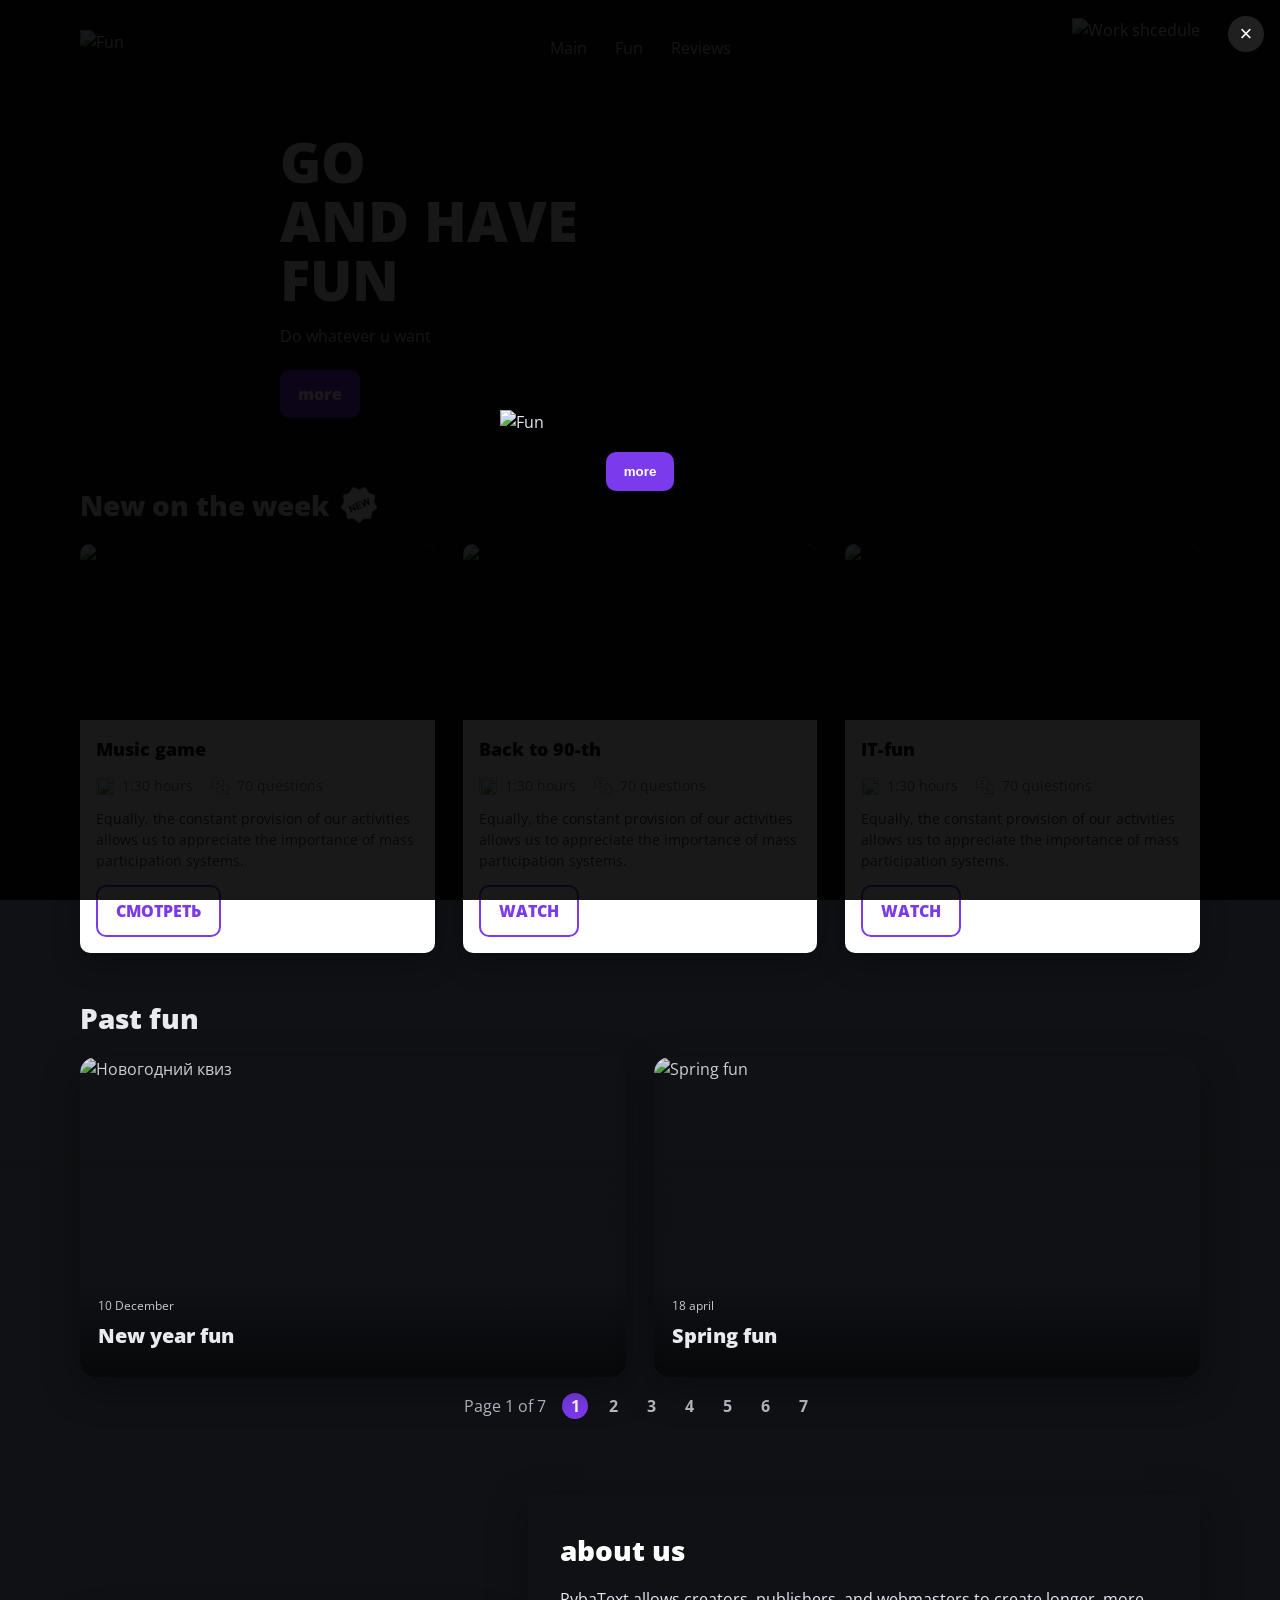
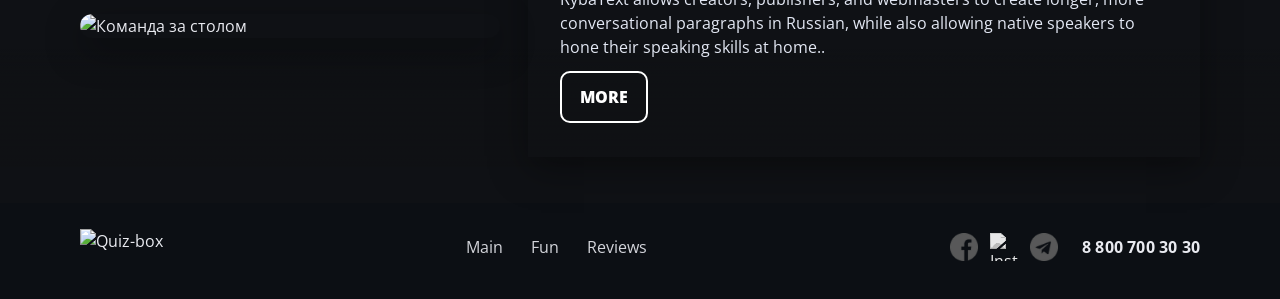
==== commit 92e45588: "Update index.html" ====
--- a/index.html
+++ b/index.html
@@ -1,5 +1,5 @@
 <!doctype html>
-<html lang="ru">
+<html lang="eng">
 <head>
   <meta charset="utf-8" />
   <meta name="viewport" content="width=device-width, initial-scale=1" />
@@ -62,7 +62,7 @@
   <section class="section" id="games">
     <div class="container">
       <h2 class="section__title">
-        Новинки недели
+        New on the week
         <img class="badge-new" src="images/icons-new.png" alt="NEW">
       </h2>
 
@@ -75,10 +75,10 @@
           <div class="card__body">
             <h3 class="card__title">Music game</h3>
             <div class="meta">
-              <div class="meta__item"><img src="images/icons-clock.png" alt="">90 минут</div>
-              <div class="meta__item"><img src="images/icons-questions.png" alt="">70 вопросов</div>
+              <div class="meta__item"><img src="images/icons-clock.png" alt="">1:30 hours</div>
+              <div class="meta__item"><img src="images/icons-questions.png" alt="">70 questions</div>
             </div>
-            <p class="card__desc">Равным образом постоянное обеспечение нашей деятельности позволяет оценить значение систем массового участия.</p>
+            <p class="card__desc">Equally, the constant provision of our activities allows us to appreciate the importance of mass participation systems.</p>
             <a href="#" class="btn btn--ghost">СМОТРЕТЬ</a>
           </div>
         </article>
@@ -89,13 +89,13 @@
             <img src="images/190s.png" alt="Назад в 90-е">
           </div>
           <div class="card__body">
-            <h3 class="card__title">Назад в 90-е</h3>
+            <h3 class="card__title">Back to 90-th</h3>
             <div class="meta">
-              <div class="meta__item"><img src="images/icons-clock.png" alt="">90 минут</div>
-              <div class="meta__item"><img src="images/icons-questions.png" alt="">70 вопросов</div>
+              <div class="meta__item"><img src="images/icons-clock.png" alt="">1:30 hours</div>
+              <div class="meta__item"><img src="images/icons-questions.png" alt="">70 questions</div>
             </div>
-            <p class="card__desc">Равным образом постоянное обеспечение нашей деятельности позволяет оценить значение систем массового участия.</p>
-            <a href="#" class="btn btn--ghost">СМОТРЕТЬ</a>
+            <p class="card__desc">Equally, the constant provision of our activities allows us to appreciate the importance of mass participation systems.</p>
+            <a href="#" class="btn btn--ghost">WATCH</a>
           </div>
         </article>
 
@@ -105,13 +105,13 @@
             <img src="images/1it.png" alt="IT-викторина">
           </div>
           <div class="card__body">
-            <h3 class="card__title">IT-викторина</h3>
+            <h3 class="card__title">IT-fun</h3>
             <div class="meta">
-              <div class="meta__item"><img src="images/icons-clock.png" alt="">90 минут</div>
-              <div class="meta__item"><img src="images/icons-questions.png" alt="">70 вопросов</div>
+              <div class="meta__item"><img src="images/icons-clock.png" alt="">1:30 hours</div>
+              <div class="meta__item"><img src="images/icons-questions.png" alt="">70 quiestions</div>
             </div>
-            <p class="card__desc">Равным образом постоянное обеспечение нашей деятельности позволяет оценить значение систем массового участия.</p>
-            <a href="#" class="btn btn--ghost">СМОТРЕТЬ</a>
+            <p class="card__desc">Equally, the constant provision of our activities allows us to appreciate the importance of mass participation systems.</p>
+            <a href="#" class="btn btn--ghost">WATCH</a>
           </div>
         </article>
       </div>
@@ -121,30 +121,28 @@
   <!-- прошедшие игры -->
   <section class="section section--pad-top">
     <div class="container">
-      <h2 class="section__title">Прошедшие игры</h2>
+      <h2 class="section__title">Past fun</h2>
 
       <div class="past__grid">
         <article class="past-card">
           <img src="images/image-spring.png" alt="Новогодний квиз">
           <div class="pc__content">
-            <div class="pc__date">1 января</div>
-            <div class="pc__title">Новогодний квиз</div>
-            <div class="pc__txt">Успевайте забронировать даты. Пока ещё есть места на декабрь. Удачи и всех благ!</div>
+            <div class="pc__date">10 December</div>
+            <div class="pc__title">New year fun</div>
           </div>
         </article>
 
         <article class="past-card">
-          <img src="images/image-christmas.png" alt="Весенняя игра">
+          <img src="images/image-christmas.png" alt="Spring fun">
           <div class="pc__content">
-            <div class="pc__date">8 марта</div>
-            <div class="pc__title">Весенняя игра</div>
-            <div class="pc__txt">Успевайте забронировать даты! Пока ещё есть места на март. Удачи и всех благ!</div>
+            <div class="pc__date">18 april</div>
+            <div class="pc__title">Spring fun</div>
           </div>
         </article>
       </div>
 
       <div class="pager">
-        <span class="pager__label">Страница 1 из 7</span>
+        <span class="pager__label">Page 1 of 7</span>
         <span class="pager__dot is-active">1</span>
         <span class="pager__dot">2</span>
         <span class="pager__dot">3</span>
@@ -166,11 +164,11 @@
       </div>
 
       <div class="about__panel">
-        <h3 class="about__title">О нас</h3>
+        <h3 class="about__title">about us</h3>
         <p class="about__txt">
-          Сайт рыбатекст поможет дизайнеру, верстальщику, вебмастеру сгенерировать несколько абзацев более-менее осмысленного текста рыбы на русском языке, а начинающему оратору отточить навыки публичных выступлений в домашних условиях.
+          RybaText allows creators, publishers, and webmasters to create longer, more conversational paragraphs in Russian, while also allowing native speakers to hone their speaking skills at home..
         </p>
-        <a class="btn btn--white-outline" href="#">ПОДРОБНЕЕ</a>
+        <a class="btn btn--white-outline" href="#">MORE</a>
       </div>
     </div>
   </section>
@@ -181,13 +179,12 @@
       <a href="#"><img class="logo" src="images/logo.png" alt="Quiz-box"></a>
 
       <nav class="foot-nav">
-        <a href="#">Главная</a>
-        <a href="#games">Игры</a>
-        <a href="#reviews">Отзывы</a>
+        <a href="#">Main</a>
+        <a href="#games">Fun</a>
+        <a href="#reviews">Reviews</a>
       </nav>
 
       <div class="social">
-        <a href="#"><img src="images/icons-vk.png" alt="VK"></a>
         <a href="#"><img src="images/icons-f.png" alt="Facebook"></a>
         <a href="#"><img src="images/icons-i.png" alt="Instagram"></a>
         <a href="#"><img src="images/icons-t.png" alt="Telegram"></a>
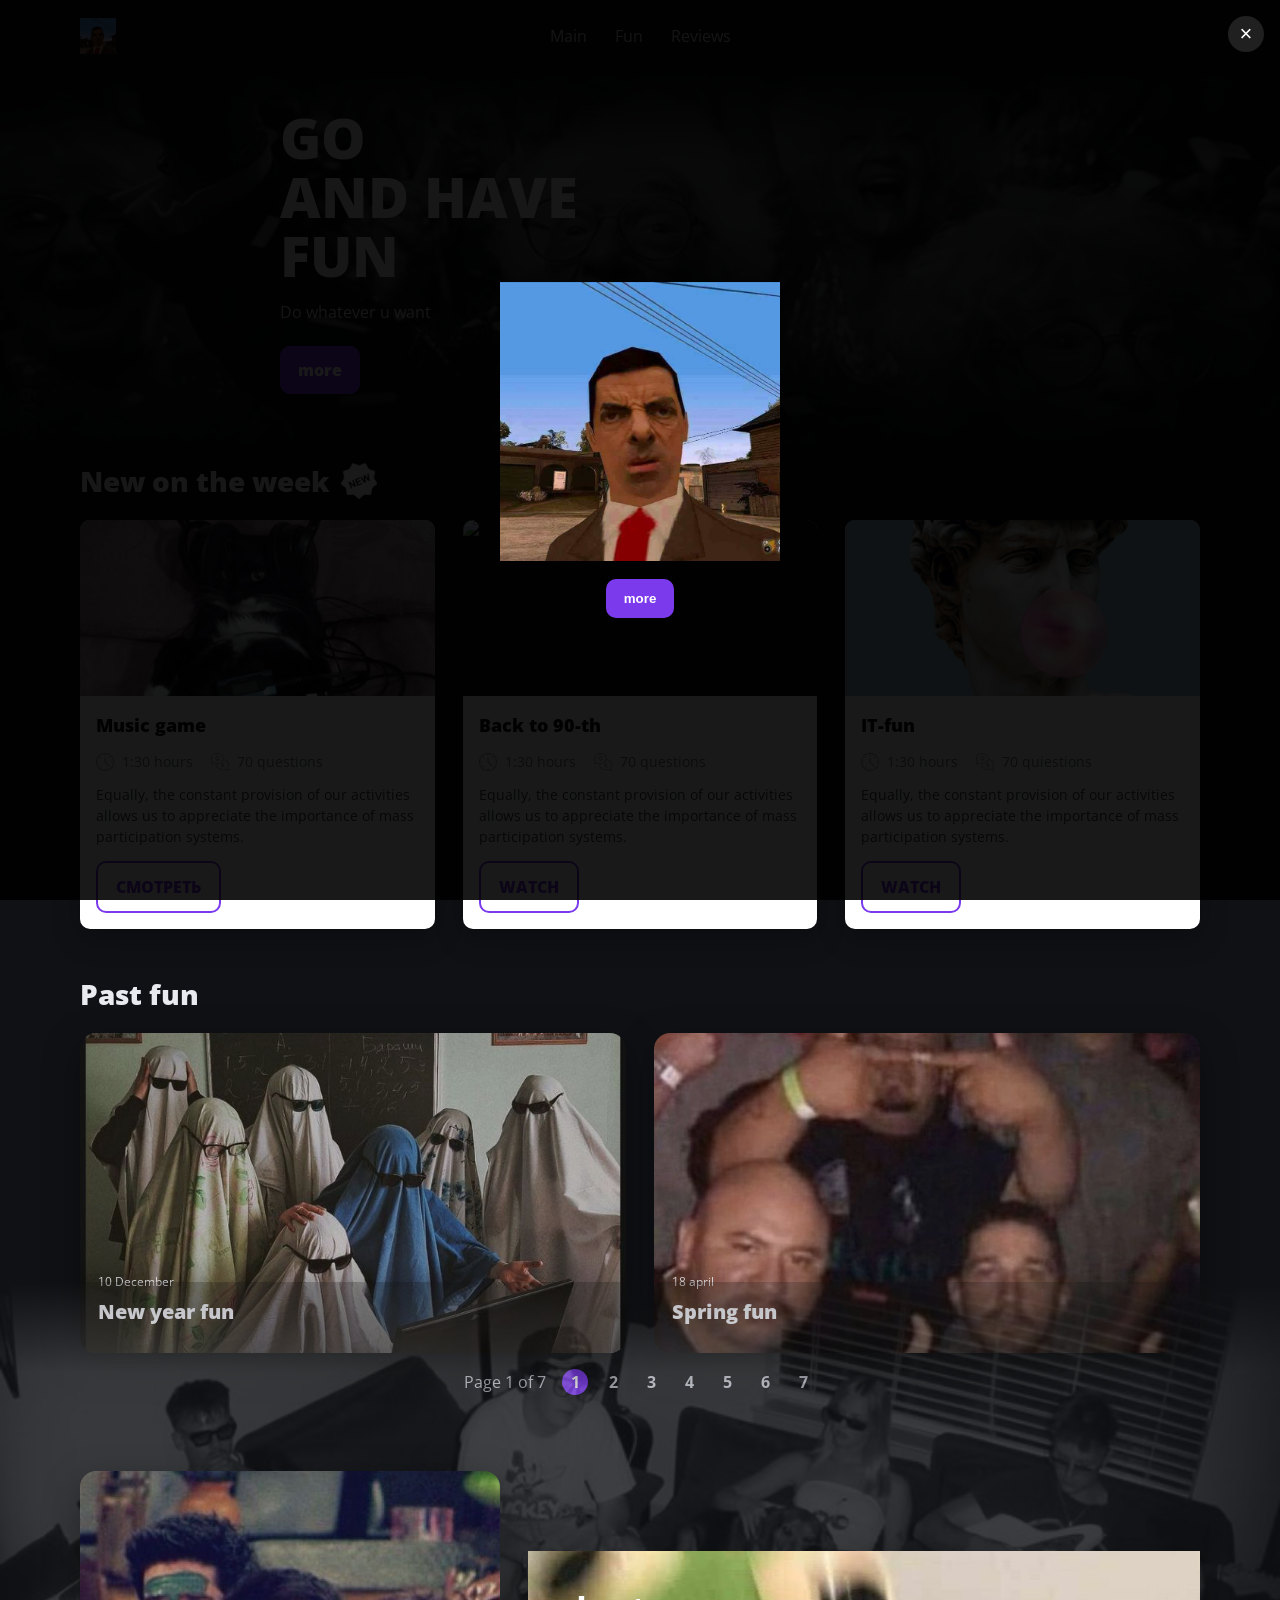
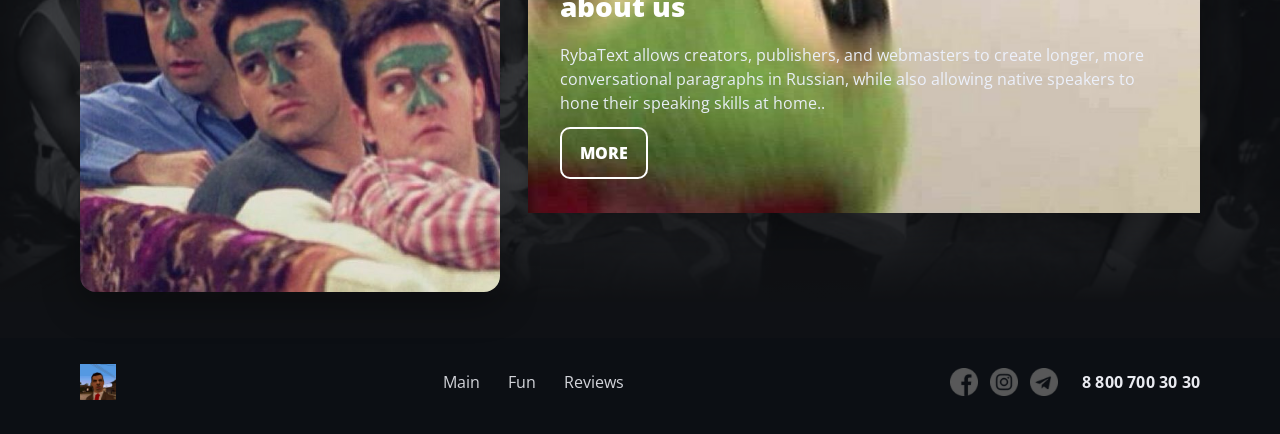
==== commit 23efa4fc: "Update index.html" ====
--- a/index.html
+++ b/index.html
@@ -41,7 +41,7 @@
 
       <!--номер-->
       <div class="header__phone">
-        <img src="images/phone.png" alt="Work shcedule" class="phone__schedule">
+      
       </div>
     </div>
   </header>
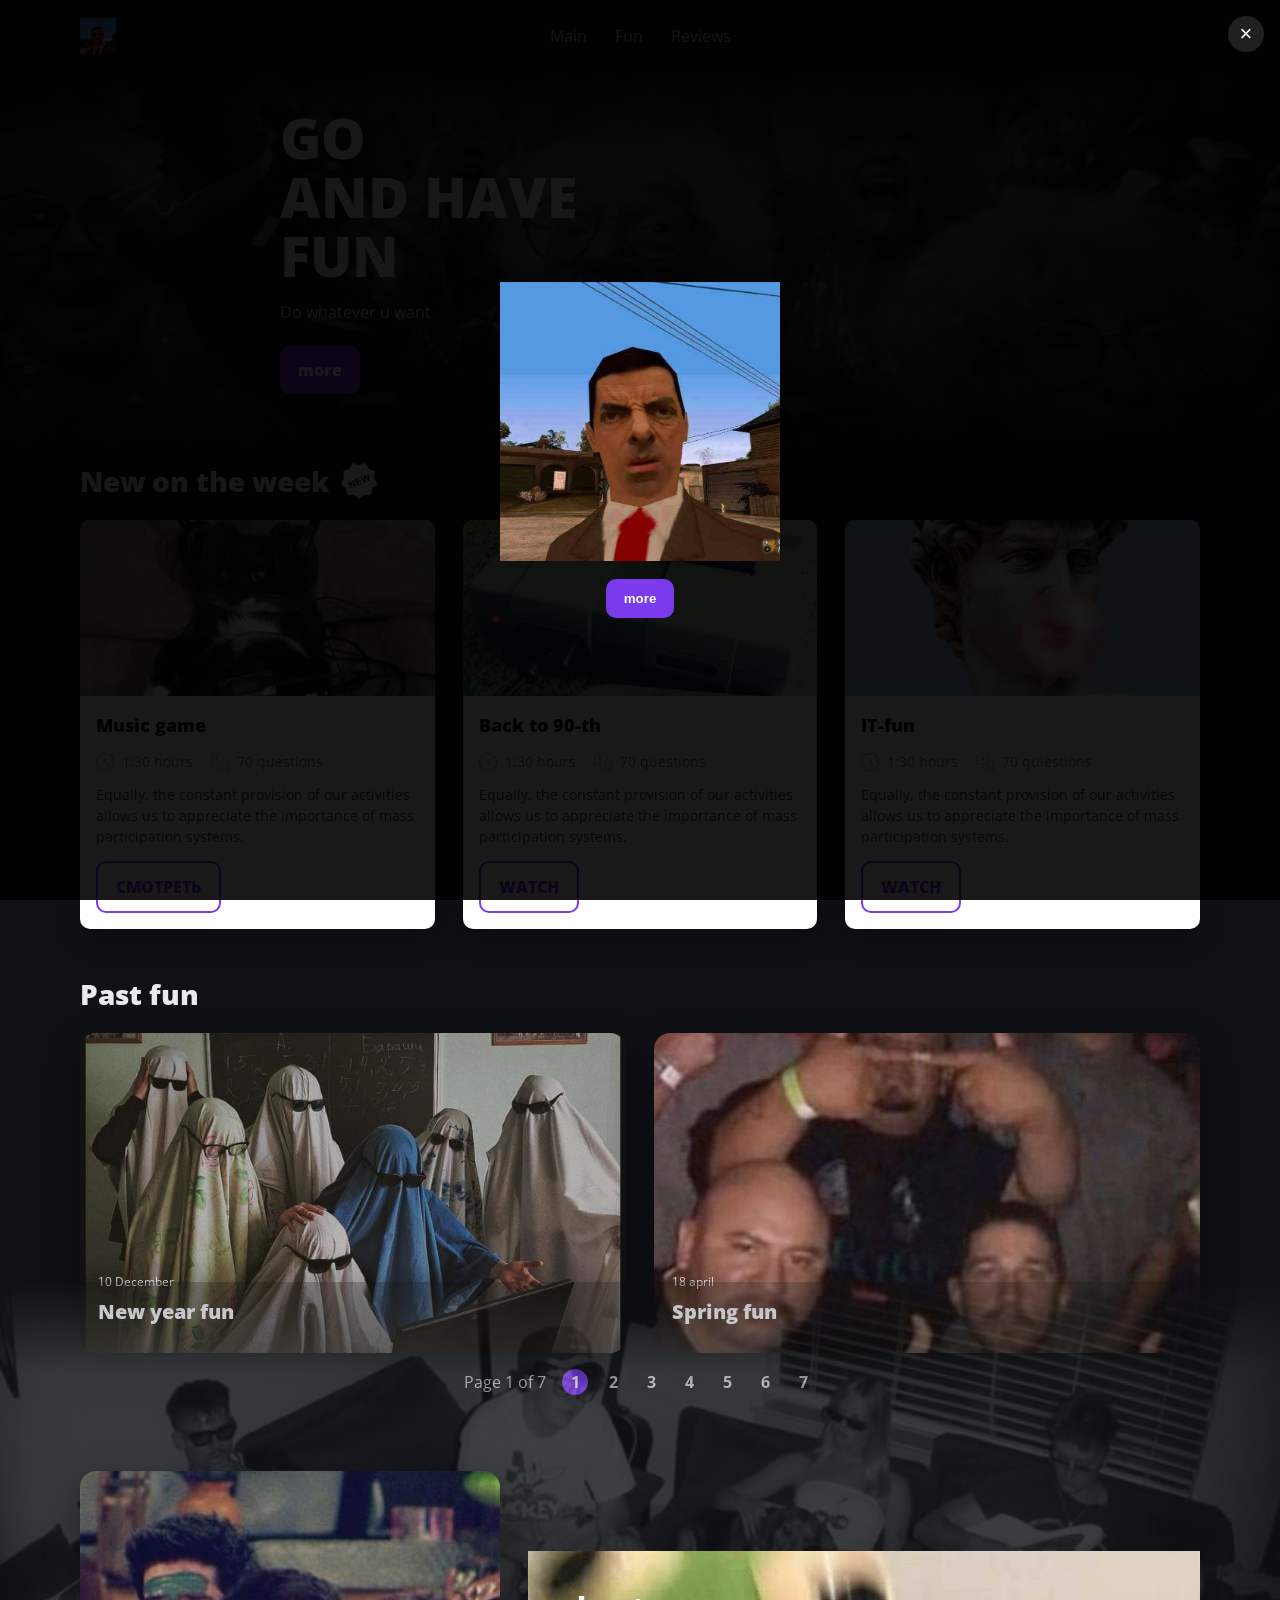
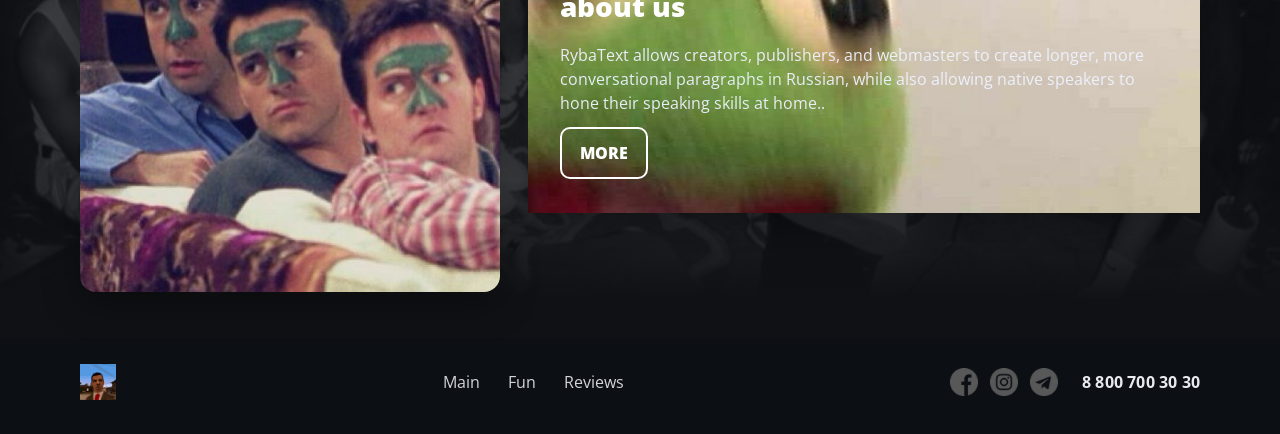
==== commit 397614ba: "Update image source in index.html" ====
--- a/index.html
+++ b/index.html
@@ -40,10 +40,6 @@
       </nav>
 
       <!--номер-->
-      <div class="header__phone">
-      
-      </div>
-    </div>
   </header>
 
   <!--герой-->
@@ -86,7 +82,7 @@
         <!--2 -->
         <article class="card">
           <div class="card__cover">
-            <img src="images/190s.png" alt="Назад в 90-е">
+            <img src="images/90s.png" alt="Назад в 90-е">
           </div>
           <div class="card__body">
             <h3 class="card__title">Back to 90-th</h3>
